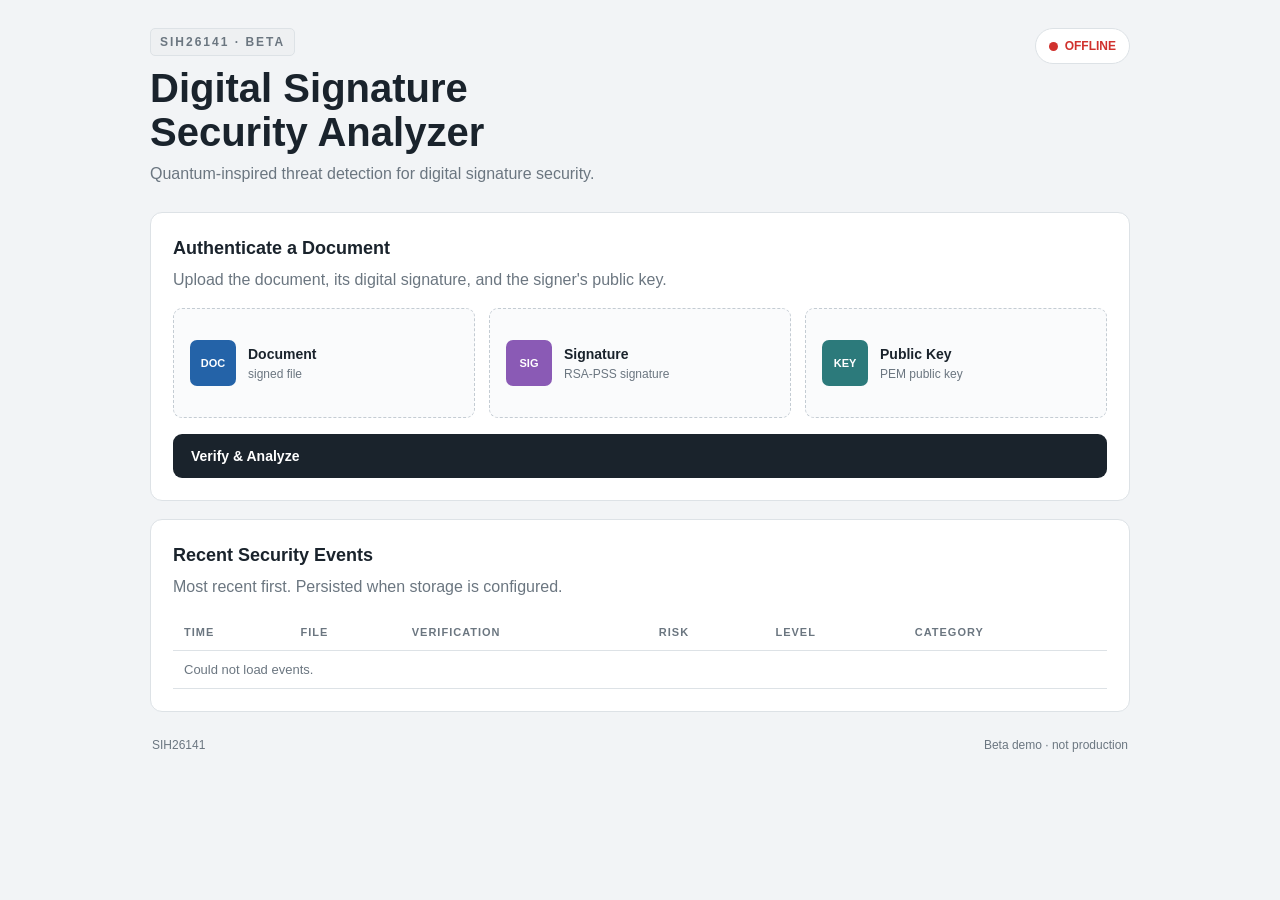
==== static/index.html @ dd4dc939 "Replace Flask app with Vercel SIH26141 beta demo FastAPI + vanilla JS app for SIH26141 presentation:" ====
<!DOCTYPE html>
<html lang="en">
<head>
    <meta charset="UTF-8">
    <meta name="viewport" content="width=device-width, initial-scale=1.0">
    <title>SIH26141 | Signature Security Analyzer</title>
    <link rel="stylesheet" href="/static/style.css">
</head>
<body>

<div class="app">

    <!-- HEADER -->
    <header class="header">
        <div class="header-text">
            <span class="tag">SIH26141 · BETA</span>
            <h1>Digital Signature<br>Security Analyzer</h1>
            <p>Quantum-inspired threat detection for digital signature security.</p>
        </div>
        <div class="status" id="healthStatus">
            <span class="dot"></span>
            <span id="statusText">checking…</span>
        </div>
    </header>

    <!-- UPLOAD -->
    <section class="card">
        <h2>Authenticate a Document</h2>
        <p class="muted">
            Upload the document, its digital signature, and the signer's public key.
        </p>

        <div class="file-grid">
            <div class="file-box">
                <div class="icon doc">DOC</div>
                <div class="file-meta">
                    <strong>Document</strong>
                    <span>signed file</span>
                </div>
                <input type="file" id="documentInput">
            </div>

            <div class="file-box">
                <div class="icon sig">SIG</div>
                <div class="file-meta">
                    <strong>Signature</strong>
                    <span>RSA-PSS signature</span>
                </div>
                <input type="file" id="signatureInput">
            </div>

            <div class="file-box">
                <div class="icon key">KEY</div>
                <div class="file-meta">
                    <strong>Public Key</strong>
                    <span>PEM public key</span>
                </div>
                <input type="file" id="publicKeyInput">
            </div>
        </div>

        <button id="analyzeBtn" class="primary" type="button">Verify &amp; Analyze</button>

        <div id="loading" class="loading hidden">
            <span class="spinner"></span> Verifying signature and analyzing…
        </div>

        <div id="errorBox" class="error hidden"></div>
    </section>

    <!-- RESULTS -->
    <section id="results" class="hidden">

        <div class="card">
            <h2>Cryptographic Authentication</h2>
            <div class="auth-row">
                <div id="authIcon" class="auth-icon">–</div>
                <div>
                    <div id="signatureVerification" class="auth-status">–</div>
                    <p class="muted">Digital signature verification result</p>
                </div>
                <div class="crypto-meta">
                    <div><span>Algorithm</span><strong>RSA-PSS</strong></div>
                    <div><span>Hash</span><strong>SHA-256</strong></div>
                    <div><span>Key size</span><strong id="keySize">–</strong></div>
                </div>
            </div>
        </div>

        <div class="card">
            <h2>Threat Analysis</h2>
            <div class="metrics">
                <div class="metric"><span>RISK SCORE</span><strong id="riskScore">–</strong></div>
                <div class="metric"><span>THREAT LEVEL</span><strong id="threatLevel">–</strong></div>
                <div class="metric"><span>ATTACK CATEGORY</span><strong id="attackCategory">–</strong></div>
                <div class="metric"><span>ASSESSMENT</span><strong id="assessment">–</strong></div>
            </div>

            <div class="risk-block">
                <div class="risk-head"><span>Risk Score</span><strong id="riskText">0 / 100</strong></div>
                <div class="risk-bar"><div id="riskFill" class="risk-fill"></div></div>
            </div>
        </div>

        <div class="card">
            <h2>Indicators</h2>
            <ul id="indicators" class="list"></ul>
        </div>

        <div class="card">
            <h2>Explanation</h2>
            <ul id="explanation" class="list"></ul>
        </div>

        <div class="card">
            <h2>Recommended Action</h2>
            <ul id="recommendations" class="list"></ul>
        </div>

    </section>

    <!-- DASHBOARD -->
    <section class="card">
        <h2>Recent Security Events</h2>
        <p class="muted">Most recent first. Persisted when storage is configured.</p>
        <div class="table-wrap">
            <table>
                <thead>
                    <tr>
                        <th>Time</th>
                        <th>File</th>
                        <th>Verification</th>
                        <th>Risk</th>
                        <th>Level</th>
                        <th>Category</th>
                    </tr>
                </thead>
                <tbody id="eventsBody">
                    <tr><td colspan="6" class="muted">Loading…</td></tr>
                </tbody>
            </table>
        </div>
    </section>

    <footer class="footer">
        <span>SIH26141</span>
        <span>Beta demo · not production</span>
    </footer>

</div>

<script src="/static/script.js"></script>
</body>
</html>
---- static/style.css ----
:root {
    --bg: #f2f4f6;
    --card: #ffffff;
    --border: #dde2e6;
    --text: #1a232c;
    --muted: #6b7680;
    --dark: #1a232c;
    --ok: #1d8a54;
    --warn: #c5800a;
    --bad: #d0312d;
}

* { box-sizing: border-box; margin: 0; padding: 0; }

body {
    font-family: -apple-system, "Segoe UI", Roboto, Arial, sans-serif;
    background: var(--bg);
    color: var(--text);
    line-height: 1.5;
}

.app {
    width: min(980px, 94%);
    margin: 0 auto;
    padding: 28px 0 48px;
}

/* ---------- header ---------- */
.header {
    display: flex;
    justify-content: space-between;
    align-items: flex-start;
    gap: 20px;
    margin-bottom: 26px;
}

.tag {
    display: inline-block;
    font-size: 12px;
    font-weight: 700;
    letter-spacing: 2px;
    color: var(--muted);
    background: #eef0f2;
    border: 1px solid var(--border);
    padding: 4px 9px;
    border-radius: 5px;
    margin-bottom: 10px;
}

h1 { font-size: clamp(26px, 4vw, 40px); line-height: 1.1; }
.header p { color: var(--muted); margin-top: 8px; max-width: 560px; }

.status {
    display: inline-flex;
    align-items: center;
    gap: 7px;
    border: 1px solid var(--border);
    background: var(--card);
    padding: 8px 13px;
    border-radius: 30px;
    font-size: 12px;
    font-weight: 700;
    white-space: nowrap;
}
.status .dot {
    width: 9px; height: 9px; border-radius: 50%;
    background: var(--muted);
}
.status.ok .dot { background: var(--ok); }
.status.warn .dot { background: var(--warn); }
.status.bad .dot { background: var(--bad); }

/* ---------- cards ---------- */
.card {
    background: var(--card);
    border: 1px solid var(--border);
    border-radius: 12px;
    padding: 22px;
    margin-bottom: 18px;
}
.card h2 { font-size: 18px; margin-bottom: 6px; }
.muted { color: var(--muted); }
.card > .muted { margin-bottom: 16px; }

/* ---------- file grid ---------- */
.file-grid {
    display: grid;
    grid-template-columns: repeat(3, 1fr);
    gap: 14px;
    margin: 16px 0;
}
.file-box {
    position: relative;
    min-height: 110px;
    display: flex;
    align-items: center;
    gap: 12px;
    padding: 16px;
    border: 1px dashed #c4ccd3;
    border-radius: 9px;
    background: #fafbfc;
}
.file-box input {
    position: absolute; inset: 0;
    width: 100%; height: 100%;
    opacity: 0; cursor: pointer;
}
.icon {
    display: flex; align-items: center; justify-content: center;
    min-width: 46px; height: 46px;
    border-radius: 7px;
    color: #fff; font-size: 11px; font-weight: 700;
}
.icon.doc { background: #2463a8; }
.icon.sig { background: #8a5ab5; }
.icon.key { background: #2c7a7b; }
.file-meta strong { display: block; font-size: 14px; }
.file-meta span { display: block; font-size: 12px; color: var(--muted); }

/* ---------- buttons ---------- */
.primary {
    width: 100%;
    display: flex; justify-content: space-between; align-items: center;
    margin-top: 4px;
    padding: 14px 18px;
    border: none; border-radius: 9px;
    background: var(--dark); color: #fff;
    font-size: 14px; font-weight: 700; cursor: pointer;
}
.primary:hover { opacity: 0.9; }
.primary:disabled { opacity: 0.55; cursor: not-allowed; }

/* ---------- loading / error ---------- */
.loading {
    display: flex; align-items: center; gap: 10px;
    margin-top: 16px; color: var(--muted); font-size: 13px;
}
.spinner {
    width: 16px; height: 16px;
    border: 2px solid #d9dee2; border-top-color: var(--dark);
    border-radius: 50%;
    animation: spin 0.8s linear infinite;
}
@keyframes spin { to { transform: rotate(360deg); } }

.error {
    margin-top: 14px;
    padding: 11px 13px;
    border: 1px solid #f0bdb9;
    border-radius: 8px;
    background: #fdecea;
    color: #a4262b;
    font-size: 13px;
}

/* ---------- auth result ---------- */
.auth-row {
    display: flex; align-items: center; gap: 16px; flex-wrap: wrap;
    margin-top: 12px;
}
.auth-icon {
    display: flex; align-items: center; justify-content: center;
    width: 52px; height: 52px; border-radius: 50%;
    font-size: 24px; font-weight: 700;
    background: #e7eef2; color: var(--muted);
}
.auth-icon.ok { background: #e3f4ea; color: var(--ok); }
.auth-icon.bad { background: #fbe7e5; color: var(--bad); }
.auth-status { font-size: 26px; font-weight: 700; }
.auth-status.ok { color: var(--ok); }
.auth-status.bad { color: var(--bad); }
.crypto-meta { display: flex; gap: 26px; margin-left: auto; flex-wrap: wrap; }
.crypto-meta span, .crypto-meta strong { display: block; }
.crypto-meta span { font-size: 11px; text-transform: uppercase; color: var(--muted); }
.crypto-meta strong { font-size: 14px; }

/* ---------- metrics ---------- */
.metrics {
    display: grid;
    grid-template-columns: repeat(4, 1fr);
    gap: 12px; margin: 14px 0;
}
.metric { border: 1px solid var(--border); border-radius: 9px; padding: 14px; }
.metric span { display: block; font-size: 10px; font-weight: 700; letter-spacing: 1px; color: var(--muted); margin-bottom: 6px; }
.metric strong { font-size: 17px; }

.risk-block { margin-top: 8px; }
.risk-head { display: flex; justify-content: space-between; margin-bottom: 6px; font-size: 13px; }
.risk-bar { width: 100%; height: 11px; border-radius: 8px; background: #e7eaed; overflow: hidden; }
.risk-fill { width: 0%; height: 100%; background: var(--dark); border-radius: inherit; transition: width 0.5s ease; }

/* ---------- lists ---------- */
.list { padding-left: 20px; }
.list li { margin-bottom: 8px; font-size: 14px; }

/* ---------- table ---------- */
.table-wrap { overflow-x: auto; }
table { width: 100%; border-collapse: collapse; font-size: 13px; }
th, td { text-align: left; padding: 9px 11px; border-bottom: 1px solid var(--border); }
th { color: var(--muted); font-size: 11px; letter-spacing: 1px; text-transform: uppercase; }
.ok { color: var(--ok); }
.warn { color: var(--warn); }
.bad { color: var(--bad); }

/* ---------- footer ---------- */
.footer {
    display: flex; justify-content: space-between;
    color: var(--muted); font-size: 12px; padding: 6px 2px;
}

/* ---------- utils ---------- */
.hidden { display: none !important; }

/* ---------- responsive ---------- */
@media (max-width: 820px) {
    .file-grid { grid-template-columns: 1fr; }
    .metrics { grid-template-columns: 1fr 1fr; }
    .crypto-meta { width: 100%; margin-left: 0; }
}
@media (max-width: 560px) {
    .metrics { grid-template-columns: 1fr; }
    .header { flex-direction: column; }
}
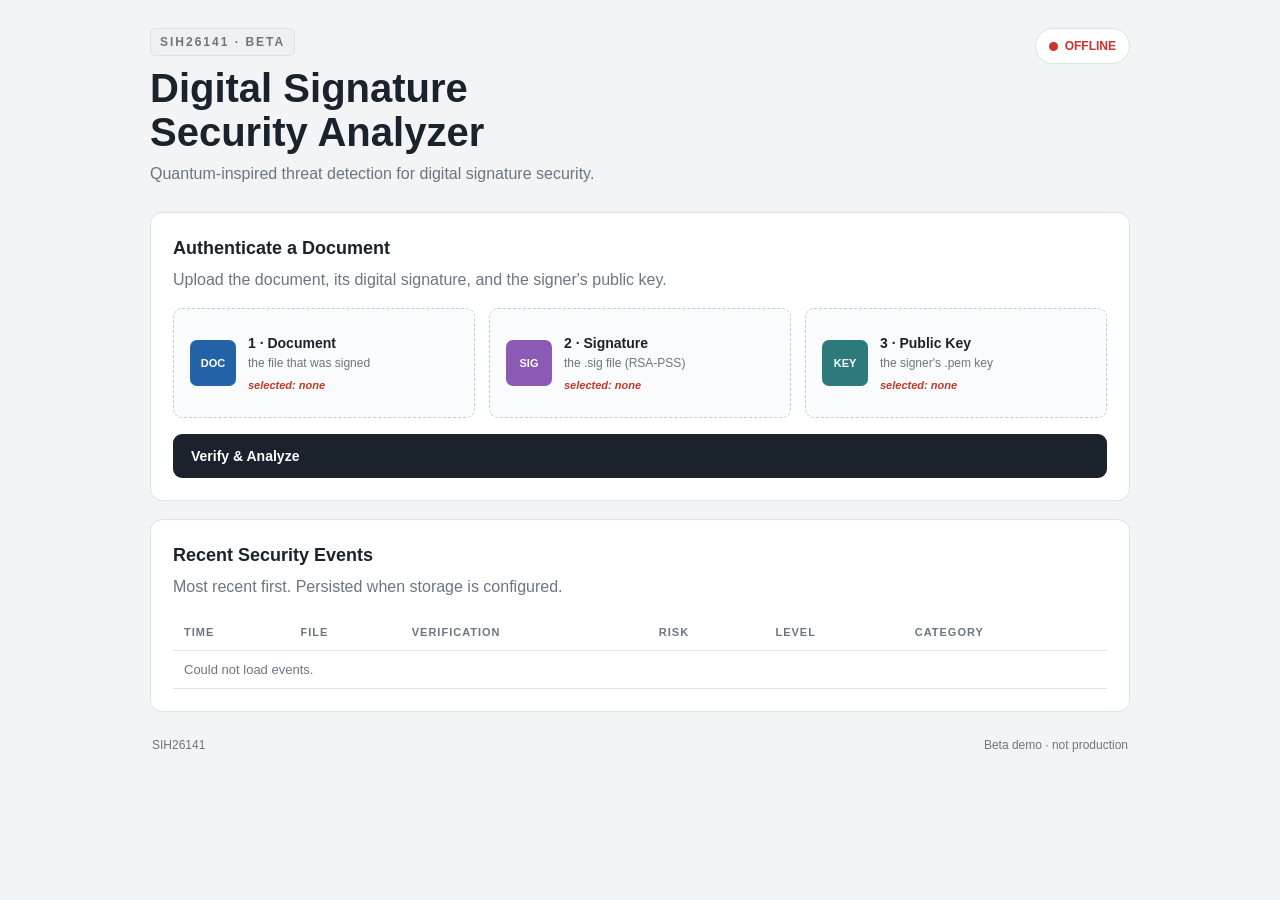
==== commit b17f3072: "Improve file upload clarity with per-field selection feedback Each upload slot now shows the chosen " ====
--- a/static/index.html
+++ b/static/index.html
@@ -31,29 +31,32 @@
         </p>
 
         <div class="file-grid">
-            <div class="file-box">
+            <div class="file-box" id="boxDocument">
                 <div class="icon doc">DOC</div>
                 <div class="file-meta">
-                    <strong>Document</strong>
-                    <span>signed file</span>
+                    <strong>1 · Document</strong>
+                    <span>the file that was signed</span>
+                    <em class="file-name">selected: none</em>
                 </div>
                 <input type="file" id="documentInput">
             </div>
 
-            <div class="file-box">
+            <div class="file-box" id="boxSignature">
                 <div class="icon sig">SIG</div>
                 <div class="file-meta">
-                    <strong>Signature</strong>
-                    <span>RSA-PSS signature</span>
+                    <strong>2 · Signature</strong>
+                    <span>the .sig file (RSA-PSS)</span>
+                    <em class="file-name">selected: none</em>
                 </div>
                 <input type="file" id="signatureInput">
             </div>
 
-            <div class="file-box">
+            <div class="file-box" id="boxPublicKey">
                 <div class="icon key">KEY</div>
                 <div class="file-meta">
-                    <strong>Public Key</strong>
-                    <span>PEM public key</span>
+                    <strong>3 · Public Key</strong>
+                    <span>the signer's .pem key</span>
+                    <em class="file-name">selected: none</em>
                 </div>
                 <input type="file" id="publicKeyInput">
             </div>
--- a/static/style.css
+++ b/static/style.css
@@ -116,6 +116,20 @@
 .icon.key { background: #2c7a7b; }
 .file-meta strong { display: block; font-size: 14px; }
 .file-meta span { display: block; font-size: 12px; color: var(--muted); }
+.file-name {
+    display: block;
+    margin-top: 5px;
+    font-size: 11px;
+    font-weight: 700;
+    color: #c0392b;
+    overflow: hidden;
+    text-overflow: ellipsis;
+    white-space: nowrap;
+    max-width: 100%;
+}
+.file-box.selected { border-style: solid; border-color: var(--ok); background: #f4fbf6; }
+.file-box.selected .file-name { color: var(--ok); }
+.file-box.selected .icon { opacity: 0.9; }
 
 /* ---------- buttons ---------- */
 .primary {
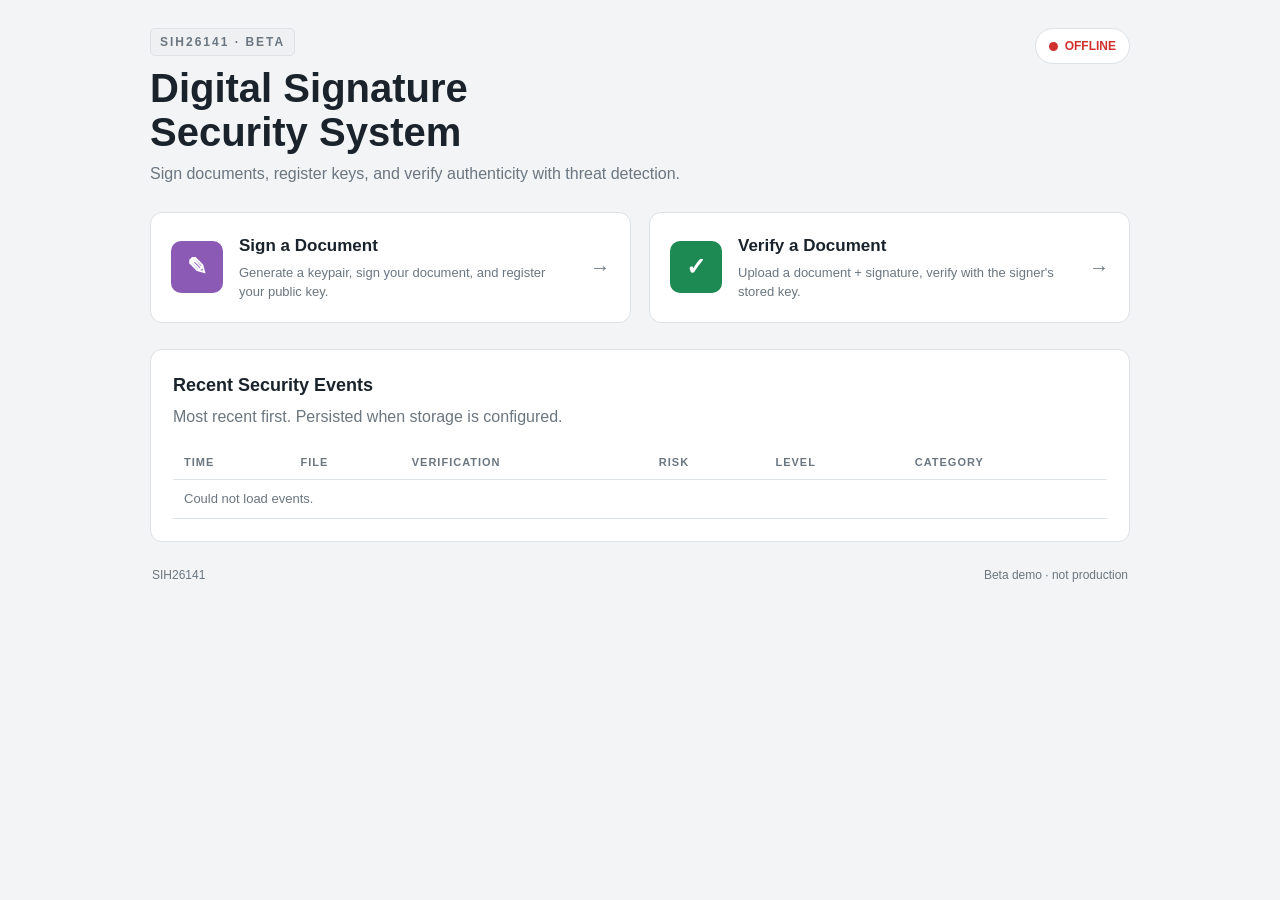
==== commit 15294e8b: "Add Sign and Verify document flow with stored public keys New two-page workflow: - /sign: sign a doc" ====
--- a/static/index.html
+++ b/static/index.html
@@ -3,7 +3,7 @@
 <head>
     <meta charset="UTF-8">
     <meta name="viewport" content="width=device-width, initial-scale=1.0">
-    <title>SIH26141 | Signature Security Analyzer</title>
+    <title>SIH26141 | Digital Signature Security</title>
     <link rel="stylesheet" href="/static/style.css">
 </head>
 <body>
@@ -14,8 +14,8 @@
     <header class="header">
         <div class="header-text">
             <span class="tag">SIH26141 · BETA</span>
-            <h1>Digital Signature<br>Security Analyzer</h1>
-            <p>Quantum-inspired threat detection for digital signature security.</p>
+            <h1>Digital Signature<br>Security System</h1>
+            <p>Sign documents, register keys, and verify authenticity with threat detection.</p>
         </div>
         <div class="status" id="healthStatus">
             <span class="dot"></span>
@@ -23,103 +23,24 @@
         </div>
     </header>
 
-    <!-- UPLOAD -->
-    <section class="card">
-        <h2>Authenticate a Document</h2>
-        <p class="muted">
-            Upload the document, its digital signature, and the signer's public key.
-        </p>
-
-        <div class="file-grid">
-            <div class="file-box" id="boxDocument">
-                <div class="icon doc">DOC</div>
-                <div class="file-meta">
-                    <strong>1 · Document</strong>
-                    <span>the file that was signed</span>
-                    <em class="file-name">selected: none</em>
-                </div>
-                <input type="file" id="documentInput">
+    <!-- ACTION CARDS -->
+    <section class="hub">
+        <a class="hub-card sign" href="/sign">
+            <span class="hub-icon">✎</span>
+            <div>
+                <strong>Sign a Document</strong>
+                <p>Generate a keypair, sign your document, and register your public key.</p>
             </div>
-
-            <div class="file-box" id="boxSignature">
-                <div class="icon sig">SIG</div>
-                <div class="file-meta">
-                    <strong>2 · Signature</strong>
-                    <span>the .sig file (RSA-PSS)</span>
-                    <em class="file-name">selected: none</em>
-                </div>
-                <input type="file" id="signatureInput">
+            <span class="hub-arrow">→</span>
+        </a>
+        <a class="hub-card verify" href="/verify">
+            <span class="hub-icon">✓</span>
+            <div>
+                <strong>Verify a Document</strong>
+                <p>Upload a document + signature, verify with the signer's stored key.</p>
             </div>
-
-            <div class="file-box" id="boxPublicKey">
-                <div class="icon key">KEY</div>
-                <div class="file-meta">
-                    <strong>3 · Public Key</strong>
-                    <span>the signer's .pem key</span>
-                    <em class="file-name">selected: none</em>
-                </div>
-                <input type="file" id="publicKeyInput">
-            </div>
-        </div>
-
-        <button id="analyzeBtn" class="primary" type="button">Verify &amp; Analyze</button>
-
-        <div id="loading" class="loading hidden">
-            <span class="spinner"></span> Verifying signature and analyzing…
-        </div>
-
-        <div id="errorBox" class="error hidden"></div>
-    </section>
-
-    <!-- RESULTS -->
-    <section id="results" class="hidden">
-
-        <div class="card">
-            <h2>Cryptographic Authentication</h2>
-            <div class="auth-row">
-                <div id="authIcon" class="auth-icon">–</div>
-                <div>
-                    <div id="signatureVerification" class="auth-status">–</div>
-                    <p class="muted">Digital signature verification result</p>
-                </div>
-                <div class="crypto-meta">
-                    <div><span>Algorithm</span><strong>RSA-PSS</strong></div>
-                    <div><span>Hash</span><strong>SHA-256</strong></div>
-                    <div><span>Key size</span><strong id="keySize">–</strong></div>
-                </div>
-            </div>
-        </div>
-
-        <div class="card">
-            <h2>Threat Analysis</h2>
-            <div class="metrics">
-                <div class="metric"><span>RISK SCORE</span><strong id="riskScore">–</strong></div>
-                <div class="metric"><span>THREAT LEVEL</span><strong id="threatLevel">–</strong></div>
-                <div class="metric"><span>ATTACK CATEGORY</span><strong id="attackCategory">–</strong></div>
-                <div class="metric"><span>ASSESSMENT</span><strong id="assessment">–</strong></div>
-            </div>
-
-            <div class="risk-block">
-                <div class="risk-head"><span>Risk Score</span><strong id="riskText">0 / 100</strong></div>
-                <div class="risk-bar"><div id="riskFill" class="risk-fill"></div></div>
-            </div>
-        </div>
-
-        <div class="card">
-            <h2>Indicators</h2>
-            <ul id="indicators" class="list"></ul>
-        </div>
-
-        <div class="card">
-            <h2>Explanation</h2>
-            <ul id="explanation" class="list"></ul>
-        </div>
-
-        <div class="card">
-            <h2>Recommended Action</h2>
-            <ul id="recommendations" class="list"></ul>
-        </div>
-
+            <span class="hub-arrow">→</span>
+        </a>
     </section>
 
     <!-- DASHBOARD -->
--- a/static/style.css
+++ b/static/style.css
@@ -225,11 +225,104 @@
 /* ---------- utils ---------- */
 .hidden { display: none !important; }
 
+/* ---------- hub cards (landing) ---------- */
+.hub {
+    display: grid;
+    grid-template-columns: 1fr 1fr;
+    gap: 18px;
+    margin-bottom: 26px;
+}
+.hub-card {
+    display: flex; align-items: center; gap: 16px;
+    background: var(--card);
+    border: 1px solid var(--border);
+    border-radius: 12px;
+    padding: 20px;
+    text-decoration: none; color: inherit;
+    transition: transform 0.12s ease, border-color 0.12s ease;
+}
+.hub-card:hover { transform: translateY(-2px); border-color: #b7c1cb; }
+.hub-card .hub-icon {
+    display: flex; align-items: center; justify-content: center;
+    min-width: 52px; height: 52px; border-radius: 10px;
+    font-size: 24px; color: #fff; font-weight: 700;
+}
+.hub-card.sign .hub-icon { background: #8a5ab5; }
+.hub-card.verify .hub-icon { background: #1d8a54; }
+.hub-card strong { display: block; font-size: 17px; margin-bottom: 4px; }
+.hub-card p { margin: 0; color: var(--muted); font-size: 13px; }
+.hub-arrow { margin-left: auto; font-size: 20px; color: var(--muted); }
+
+/* ---------- forms ---------- */
+.form-grid {
+    display: grid;
+    grid-template-columns: 1fr 1fr;
+    gap: 14px;
+    margin-bottom: 16px;
+}
+label span { display: block; font-size: 12px; font-weight: 700; margin-bottom: 6px; }
+label em { font-weight: 400; color: var(--muted); }
+label input[type="text"] {
+    width: 100%;
+    padding: 11px 13px;
+    font-size: 14px;
+    border: 1px solid var(--border);
+    border-radius: 8px;
+    background: #fafbfc;
+}
+label input[type="text"]:focus {
+    outline: none; border-color: var(--dark);
+    background: #fff;
+}
+
+/* file grid variants */
+.file-grid.single { grid-template-columns: 1fr 1fr; }
+.file-grid.two { grid-template-columns: 1fr 1fr; }
+
+/* ---------- buttons ---------- */
+.btn-row { display: flex; gap: 12px; flex-wrap: wrap; margin-top: 16px; }
+.btn {
+    display: inline-flex; align-items: center;
+    padding: 11px 18px;
+    border-radius: 8px;
+    font-size: 14px; font-weight: 700;
+    cursor: pointer; text-decoration: none;
+    border: 1px solid var(--border);
+    background: var(--card); color: var(--dark);
+}
+.btn.soft { background: #eef0f2; }
+.btn:hover { opacity: 0.9; }
+.btn:disabled { opacity: 0.55; cursor: not-allowed; }
+
+/* ---------- access banner ---------- */
+.access {
+    display: flex; align-items: center; gap: 14px;
+    margin-top: 18px;
+    padding: 16px 18px;
+    border-radius: 10px;
+}
+.access .access-icon {
+    display: flex; align-items: center; justify-content: center;
+    width: 40px; height: 40px; border-radius: 50%;
+    font-size: 20px; font-weight: 700; color: #fff;
+}
+.access strong { display: block; font-size: 16px; }
+.access span { font-size: 13px; }
+.access.granted { background: #e3f4ea; border: 1px solid #bcdcc8; }
+.access.granted .access-icon { background: var(--ok); }
+.access.granted strong { color: var(--ok); }
+.access.denied { background: #fbe7e5; border: 1px solid #f0c4c1; }
+.access.denied .access-icon { background: var(--bad); }
+.access.denied strong { color: var(--bad); }
+
 /* ---------- responsive ---------- */
 @media (max-width: 820px) {
     .file-grid { grid-template-columns: 1fr; }
+    .file-grid.single, .file-grid.two { grid-template-columns: 1fr; }
     .metrics { grid-template-columns: 1fr 1fr; }
     .crypto-meta { width: 100%; margin-left: 0; }
+    .hub { grid-template-columns: 1fr; }
+    .form-grid { grid-template-columns: 1fr; }
 }
 @media (max-width: 560px) {
     .metrics { grid-template-columns: 1fr; }
